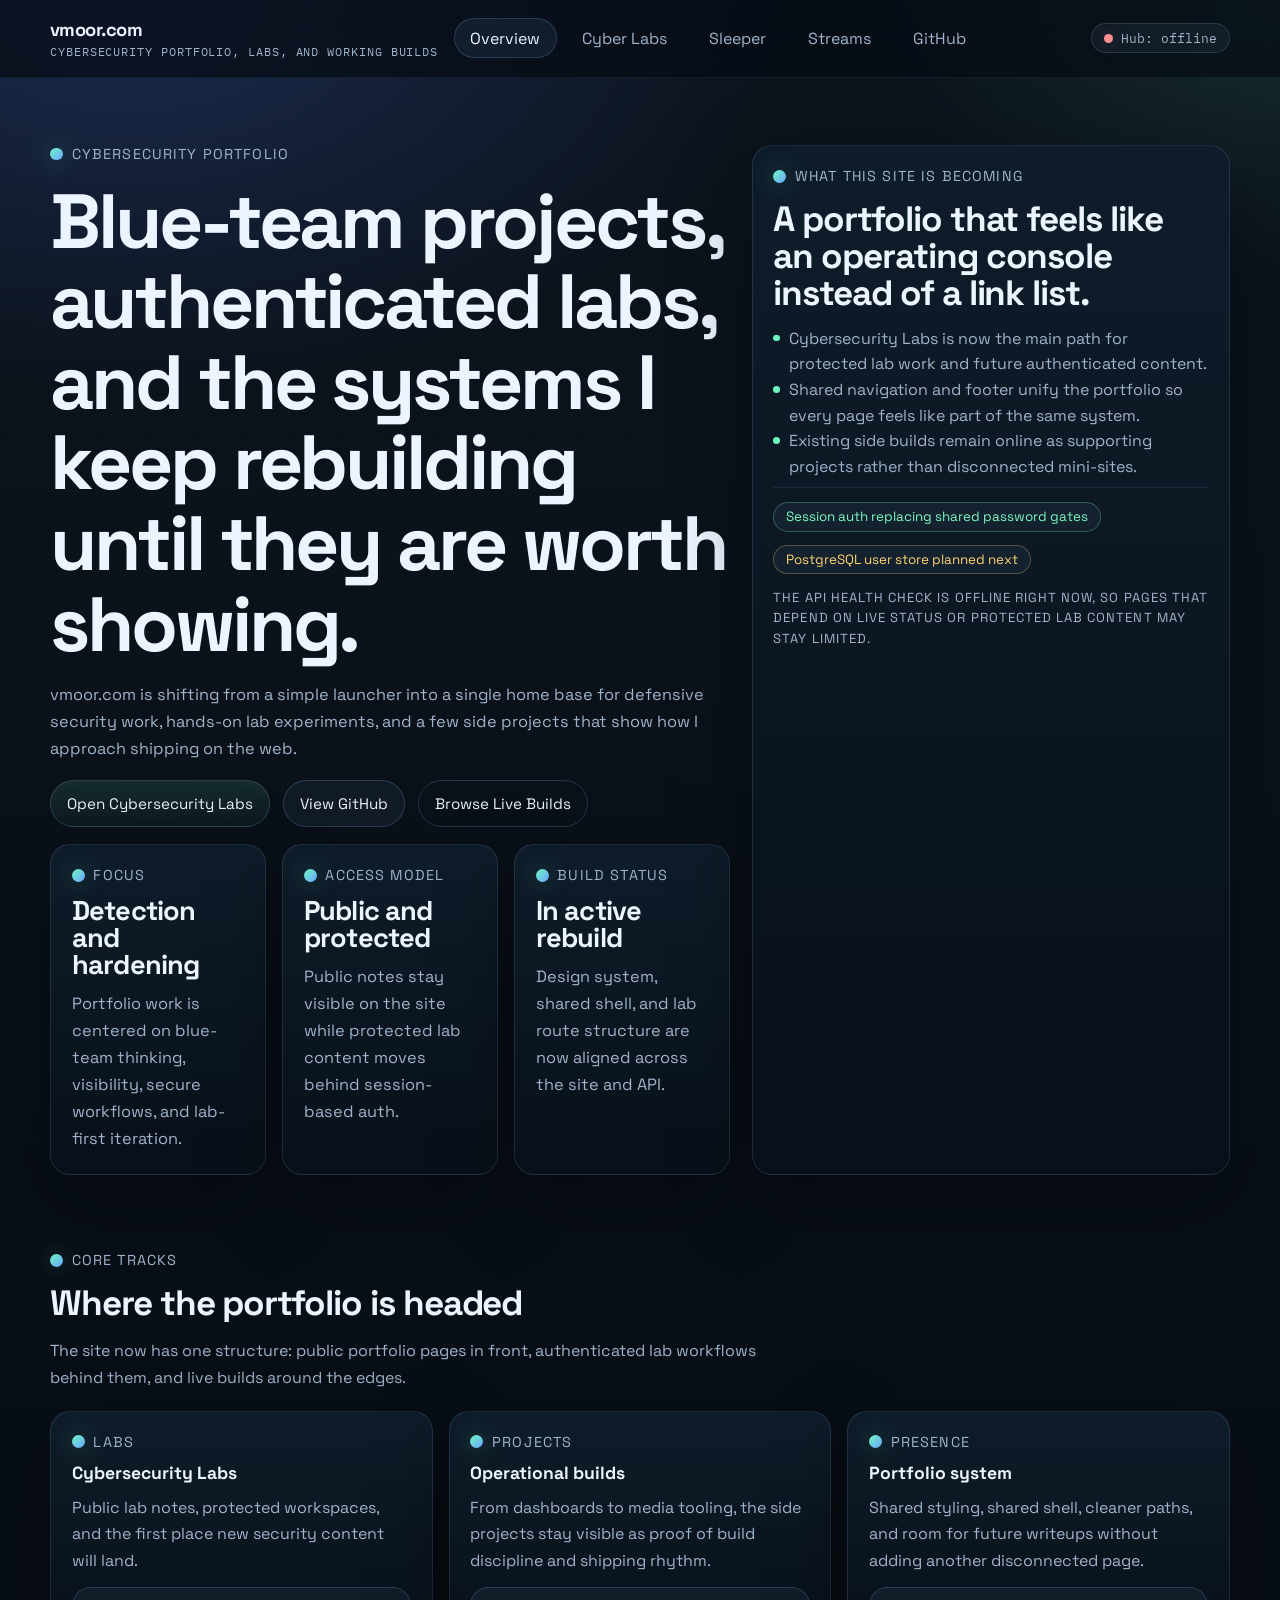
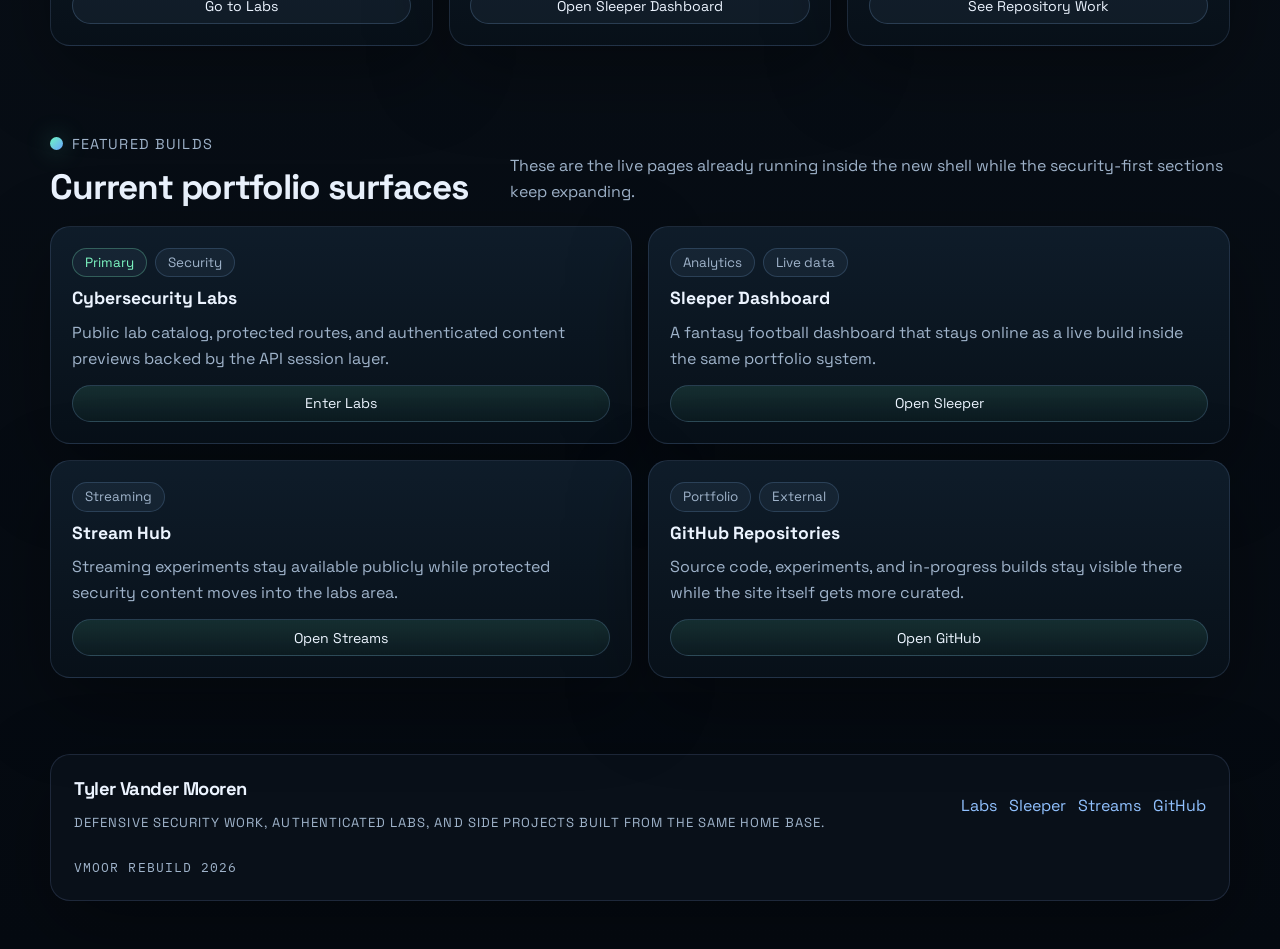
==== index.html @ 0eed1753 "Remove Trace of name, reduce search algorithm for google" ====
<!doctype html>
<html lang="en">
<head>
  <meta charset="UTF-8" />
  <meta name="viewport" content="width=device-width, initial-scale=1.0" />
  <title>vmoor | Cybersecurity Portfolio and Labs</title>
  <meta
    name="description"
    content="Cybersecurity portfolio, labs, and working builds."
  />
  <link rel="stylesheet" href="./assets/css/site.css" />
</head>
<body data-page="home" data-root=".">
  <div data-site-header></div>

  <main>
    <section class="hero">
      <div class="wrap hero-grid">
        <div class="hero-copy">
          <div class="eyebrow">Cybersecurity Portfolio</div>
          <h1>Blue-team projects, authenticated labs, and the systems I keep rebuilding until they are worth showing.</h1>
          <p>
            vmoor.com is shifting from a simple launcher into a single home base for defensive security work,
            hands-on lab experiments, and a few side projects that show how I approach shipping on the web.
          </p>

          <div class="cta">
            <a class="btn" href="./labs/index.html">Open Cybersecurity Labs</a>
            <a class="btn btn-secondary" href="https://github.com/tjvmooren?tab=repositories" target="_blank" rel="noopener">View GitHub</a>
            <a class="btn btn-ghost" href="./sleeper/index.html">Browse Live Builds</a>
          </div>

          <div class="stat-grid">
            <article class="stat-card">
              <div class="eyebrow">Focus</div>
              <strong>Detection and hardening</strong>
              <p>Portfolio work is centered on blue-team thinking, visibility, secure workflows, and lab-first iteration.</p>
            </article>

            <article class="stat-card">
              <div class="eyebrow">Access Model</div>
              <strong>Public and protected</strong>
              <p>Public notes stay visible on the site while protected lab content moves behind session-based auth.</p>
            </article>

            <article class="stat-card">
              <div class="eyebrow">Build Status</div>
              <strong>In active rebuild</strong>
              <p>Design system, shared shell, and lab route structure are now aligned across the site and API.</p>
            </article>
          </div>
        </div>

        <aside class="hero-panel stack">
          <div class="eyebrow">What this site is becoming</div>
          <h2>A portfolio that feels like an operating console instead of a link list.</h2>
          <ul class="signal-list">
            <li>Cybersecurity Labs is now the main path for protected lab work and future authenticated content.</li>
            <li>Shared navigation and footer unify the portfolio so every page feels like part of the same system.</li>
            <li>Existing side builds remain online as supporting projects rather than disconnected mini-sites.</li>
          </ul>

          <div class="divider"></div>

          <div class="row">
            <span class="badge good">Session auth replacing shared password gates</span>
            <span class="badge warn">PostgreSQL user store planned next</span>
          </div>

          <p class="small" data-hub-offline hidden>
            The API health check is offline right now, so pages that depend on live status or protected lab content may stay limited.
          </p>
        </aside>
      </div>
    </section>

    <section class="section">
      <div class="wrap">
        <div class="section-heading">
          <div class="stack">
            <div class="eyebrow">Core Tracks</div>
            <h2>Where the portfolio is headed</h2>
          </div>
          <p>The site now has one structure: public portfolio pages in front, authenticated lab workflows behind them, and live builds around the edges.</p>
        </div>

        <div class="feature-grid">
          <article class="feature-card">
            <div class="eyebrow">Labs</div>
            <h3>Cybersecurity Labs</h3>
            <p>Public lab notes, protected workspaces, and the first place new security content will land.</p>
            <a class="btn btn-small btn-secondary" href="./labs/index.html">Go to Labs</a>
          </article>

          <article class="feature-card">
            <div class="eyebrow">Projects</div>
            <h3>Operational builds</h3>
            <p>From dashboards to media tooling, the side projects stay visible as proof of build discipline and shipping rhythm.</p>
            <a class="btn btn-small btn-secondary" href="./sleeper/index.html">Open Sleeper Dashboard</a>
          </article>

          <article class="feature-card">
            <div class="eyebrow">Presence</div>
            <h3>Portfolio system</h3>
            <p>Shared styling, shared shell, cleaner paths, and room for future writeups without adding another disconnected page.</p>
            <a class="btn btn-small btn-secondary" href="https://github.com/tjvmooren?tab=repositories" target="_blank" rel="noopener">See Repository Work</a>
          </article>
        </div>
      </div>
    </section>

    <section class="section">
      <div class="wrap">
        <div class="section-heading">
          <div class="stack">
            <div class="eyebrow">Featured Builds</div>
            <h2>Current portfolio surfaces</h2>
          </div>
          <p>These are the live pages already running inside the new shell while the security-first sections keep expanding.</p>
        </div>

        <div class="card-grid">
          <article class="resource-card">
            <div class="resource-card__meta">
              <span class="badge good">Primary</span>
              <span class="badge">Security</span>
            </div>
            <h3>Cybersecurity Labs</h3>
            <p>Public lab catalog, protected routes, and authenticated content previews backed by the API session layer.</p>
            <a class="btn btn-small" href="./labs/index.html">Enter Labs</a>
          </article>

          <article class="resource-card">
            <div class="resource-card__meta">
              <span class="badge">Analytics</span>
              <span class="badge">Live data</span>
            </div>
            <h3>Sleeper Dashboard</h3>
            <p>A fantasy football dashboard that stays online as a live build inside the same portfolio system.</p>
            <a class="btn btn-small" href="./sleeper/index.html">Open Sleeper</a>
          </article>

          <article class="resource-card">
            <div class="resource-card__meta">
              <span class="badge">Streaming</span>
              <span class="badge" data-hub>Hub aware</span>
            </div>
            <h3>Stream Hub</h3>
            <p>Streaming experiments stay available publicly while protected security content moves into the labs area.</p>
            <a class="btn btn-small" href="./streams/index.html">Open Streams</a>
          </article>

          <article class="resource-card">
            <div class="resource-card__meta">
              <span class="badge">Portfolio</span>
              <span class="badge">External</span>
            </div>
            <h3>GitHub Repositories</h3>
            <p>Source code, experiments, and in-progress builds stay visible there while the site itself gets more curated.</p>
            <a class="btn btn-small" href="https://github.com/tjvmooren?tab=repositories" target="_blank" rel="noopener">Open GitHub</a>
          </article>
        </div>
      </div>
    </section>
  </main>

  <div data-site-footer></div>

  <script src="./assets/js/site-shell.js" defer></script>
  <script src="./assets/js/health-hub.js" defer></script>
</body>
</html>
---- assets/css/site.css ----
@import url("https://fonts.googleapis.com/css2?family=IBM+Plex+Mono:wght@400;500;600&family=Space+Grotesk:wght@400;500;700&display=swap");

[hidden] {
  display: none !important;
}

:root {
  --bg: #081018;
  --bg-deep: #050a11;
  --surface: rgba(11, 20, 31, 0.78);
  --surface-strong: rgba(14, 27, 41, 0.96);
  --surface-soft: rgba(121, 170, 255, 0.08);
  --border: rgba(154, 188, 255, 0.14);
  --border-strong: rgba(154, 188, 255, 0.3);
  --text: #ecf4ff;
  --muted: #9fb3ca;
  --link: #91c1ff;
  --accent: #6df7c1;
  --accent-alt: #6ba4ff;
  --accent-warm: #ffd36f;
  --good: #7df7c2;
  --warn: #ffd36f;
  --bad: #ff8d8d;
  --radius-sm: 14px;
  --radius-md: 20px;
  --radius-lg: 28px;
  --shadow: 0 26px 80px rgba(0, 0, 0, 0.34);
}

* {
  box-sizing: border-box;
}

html {
  scroll-behavior: smooth;
}

body {
  margin: 0;
  min-height: 100vh;
  color: var(--text);
  font-family: "Space Grotesk", "Segoe UI", sans-serif;
  background:
    radial-gradient(1200px 720px at 10% 0%, rgba(83, 123, 255, 0.22), transparent 55%),
    radial-gradient(900px 600px at 100% 0%, rgba(109, 247, 193, 0.11), transparent 45%),
    linear-gradient(180deg, rgba(7, 15, 24, 0.98), rgba(5, 10, 17, 1));
  position: relative;
}

body::before {
  content: "";
  position: fixed;
  inset: 0;
  pointer-events: none;
  background-image:
    linear-gradient(rgba(145, 193, 255, 0.04) 1px, transparent 1px),
    linear-gradient(90deg, rgba(145, 193, 255, 0.04) 1px, transparent 1px);
  background-size: 48px 48px;
  mask-image: linear-gradient(180deg, rgba(255, 255, 255, 0.18), transparent 70%);
}

a {
  color: var(--link);
  text-decoration: none;
}

a:hover {
  text-decoration: underline;
}

img {
  max-width: 100%;
}

h1,
h2,
h3 {
  margin: 0;
  line-height: 1.05;
}

h1 {
  font-size: clamp(2.8rem, 6vw, 5rem);
  letter-spacing: -0.04em;
}

h2 {
  font-size: clamp(1.55rem, 3vw, 2.2rem);
  letter-spacing: -0.03em;
}

h3 {
  font-size: 1.1rem;
}

p {
  margin: 0;
  color: var(--muted);
  max-width: 72ch;
  line-height: 1.65;
}

ul {
  margin: 0;
  padding-left: 1.1rem;
}

li {
  color: var(--muted);
  line-height: 1.6;
}

.wrap {
  width: min(1180px, calc(100% - 2rem));
  margin: 0 auto;
}

.section {
  padding: 2.75rem 0;
}

.section-heading {
  display: flex;
  justify-content: space-between;
  gap: 1rem;
  align-items: end;
  flex-wrap: wrap;
  margin-bottom: 1.25rem;
}

.eyebrow,
.kicker,
.brand-subtitle,
.small,
.tag {
  color: var(--muted);
  font-size: 0.9rem;
  letter-spacing: 0.08em;
  text-transform: uppercase;
}

.eyebrow {
  display: inline-flex;
  gap: 0.55rem;
  align-items: center;
}

.eyebrow::before {
  content: "";
  width: 0.8rem;
  height: 0.8rem;
  border-radius: 999px;
  background: linear-gradient(135deg, var(--accent), var(--accent-alt));
  box-shadow: 0 0 24px rgba(109, 247, 193, 0.35);
}

.mono {
  font-family: "IBM Plex Mono", Consolas, monospace;
}

.muted {
  color: var(--muted);
}

.small {
  font-size: 0.82rem;
  line-height: 1.55;
}

.stack > * + * {
  margin-top: 0.85rem;
}

.site-header {
  position: sticky;
  top: 0;
  z-index: 20;
  backdrop-filter: blur(16px);
  background: rgba(6, 12, 20, 0.72);
  border-bottom: 1px solid rgba(154, 188, 255, 0.08);
}

.site-header__inner {
  display: flex;
  align-items: center;
  justify-content: space-between;
  gap: 1rem;
  min-height: 4.8rem;
  padding: 0.9rem 0;
  flex-wrap: wrap;
}

.brand-lockup {
  display: inline-flex;
  flex-direction: column;
  gap: 0.2rem;
}

.brand-lockup:hover {
  text-decoration: none;
}

.brand-title {
  color: var(--text);
  font-size: 1.15rem;
  font-weight: 700;
  letter-spacing: -0.03em;
}

.brand-subtitle {
  font-size: 0.72rem;
}

.site-nav {
  display: flex;
  gap: 0.6rem;
  flex-wrap: wrap;
  align-items: center;
}

.site-nav__link {
  display: inline-flex;
  align-items: center;
  min-height: 2.5rem;
  padding: 0.5rem 0.95rem;
  border-radius: 999px;
  border: 1px solid transparent;
  color: var(--muted);
  transition: border-color 160ms ease, background 160ms ease, color 160ms ease;
}

.site-nav__link:hover,
.site-nav__link.is-active {
  color: var(--text);
  text-decoration: none;
  background: rgba(145, 193, 255, 0.08);
  border-color: rgba(145, 193, 255, 0.18);
}

.site-status {
  margin-left: auto;
}

.site-footer {
  padding: 2rem 0 3rem;
}

.site-footer__inner {
  display: flex;
  justify-content: space-between;
  gap: 1.5rem;
  flex-wrap: wrap;
  padding: 1.35rem 1.45rem;
  background: rgba(10, 17, 27, 0.9);
  border: 1px solid var(--border);
  border-radius: var(--radius-md);
  box-shadow: var(--shadow);
}

.footer-links {
  display: flex;
  gap: 0.75rem;
  flex-wrap: wrap;
  align-items: center;
}

.hero {
  padding: 4.2rem 0 2rem;
}

.hero-grid,
.split-grid {
  display: grid;
  grid-template-columns: minmax(0, 1.35fr) minmax(300px, 0.95fr);
  gap: 1.35rem;
  align-items: stretch;
}

.hero-copy {
  display: flex;
  flex-direction: column;
  gap: 1.1rem;
}

.hero-copy p {
  font-size: 1.02rem;
}

.hero-panel,
.panel,
.card,
.feature-card,
.stat-card,
.resource-card {
  padding: 1.3rem;
  border-radius: var(--radius-md);
  border: 1px solid var(--border);
  background:
    linear-gradient(180deg, rgba(15, 28, 42, 0.96), rgba(8, 16, 25, 0.94)),
    var(--surface);
  box-shadow: var(--shadow);
}

.hero-panel {
  position: relative;
  overflow: hidden;
}

.hero-panel::after {
  content: "";
  position: absolute;
  inset: auto -10% -30% auto;
  width: 220px;
  height: 220px;
  border-radius: 999px;
  background: radial-gradient(circle, rgba(109, 247, 193, 0.18), transparent 70%);
}

.cta,
.actions,
.row {
  display: flex;
  gap: 0.8rem;
  flex-wrap: wrap;
  align-items: center;
}

.btn,
.mini-btn,
.chip,
.pager button,
.search button,
.tab {
  appearance: none;
  display: inline-flex;
  align-items: center;
  justify-content: center;
  gap: 0.5rem;
  min-height: 2.9rem;
  padding: 0.8rem 1rem;
  border-radius: 999px;
  border: 1px solid rgba(145, 193, 255, 0.2);
  background: linear-gradient(180deg, rgba(109, 247, 193, 0.12), rgba(109, 247, 193, 0.04));
  color: var(--text);
  cursor: pointer;
  font-family: inherit;
  font-size: 0.95rem;
  transition: transform 160ms ease, border-color 160ms ease, background 160ms ease;
}

.btn:hover,
.mini-btn:hover,
.chip:hover,
.pager button:hover,
.search button:hover,
.tab:hover {
  text-decoration: none;
  border-color: var(--border-strong);
  transform: translateY(-1px);
}

.btn-secondary,
.mini-btn,
.tab,
.chip,
.pager button,
.search button {
  background: rgba(145, 193, 255, 0.06);
}

.btn-ghost {
  background: transparent;
}

.btn-block {
  width: 100%;
}

.btn-small {
  min-height: 2.35rem;
  padding: 0.5rem 0.85rem;
  font-size: 0.88rem;
}

.pill,
.badge {
  display: inline-flex;
  align-items: center;
  gap: 0.5rem;
  padding: 0.45rem 0.75rem;
  border-radius: 999px;
  border: 1px solid rgba(145, 193, 255, 0.18);
  background: rgba(145, 193, 255, 0.06);
  color: var(--muted);
  font-size: 0.84rem;
  line-height: 1;
}

.badge.good {
  border-color: rgba(125, 247, 194, 0.28);
  color: var(--good);
}

.badge.warn {
  border-color: rgba(255, 211, 111, 0.28);
  color: var(--warn);
}

.badge.bad {
  border-color: rgba(255, 141, 141, 0.28);
  color: var(--bad);
}

.dot {
  width: 0.58rem;
  height: 0.58rem;
  border-radius: 999px;
  background: var(--warn);
  box-shadow: 0 0 18px rgba(255, 211, 111, 0.4);
}

.dot.good {
  background: var(--good);
  box-shadow: 0 0 18px rgba(125, 247, 194, 0.38);
}

.dot.bad {
  background: var(--bad);
  box-shadow: 0 0 18px rgba(255, 141, 141, 0.34);
}

.dot.warn {
  background: var(--warn);
}

.stat-grid,
.feature-grid,
.card-grid,
.champions-grid,
.metrics-grid {
  display: grid;
  grid-template-columns: repeat(3, minmax(0, 1fr));
  gap: 1rem;
}

.stat-card,
.feature-card {
  display: flex;
  flex-direction: column;
  gap: 0.8rem;
}

.stat-card strong,
.kpi {
  font-size: 1.7rem;
  line-height: 1;
  letter-spacing: -0.03em;
}

.card-grid {
  grid-template-columns: repeat(2, minmax(0, 1fr));
}

.signal-list {
  list-style: none;
  padding: 0;
}

.signal-list li {
  position: relative;
  padding-left: 1rem;
}

.signal-list li::before {
  content: "";
  position: absolute;
  left: 0;
  top: 0.55rem;
  width: 0.42rem;
  height: 0.42rem;
  border-radius: 999px;
  background: var(--accent);
}

.field {
  display: flex;
  flex-direction: column;
  gap: 0.45rem;
}

.input-grid {
  display: grid;
  gap: 0.9rem;
}

.input,
.select,
.search input {
  width: 100%;
  min-height: 3rem;
  padding: 0.82rem 0.95rem;
  border-radius: 14px;
  border: 1px solid rgba(145, 193, 255, 0.16);
  background: rgba(6, 13, 22, 0.88);
  color: var(--text);
  font: inherit;
  outline: none;
}

.input:focus,
.select:focus,
.search input:focus {
  border-color: rgba(109, 247, 193, 0.48);
  box-shadow: 0 0 0 1px rgba(109, 247, 193, 0.3);
}

.status-line {
  min-height: 1.5rem;
}

.collection {
  display: flex;
  flex-direction: column;
  gap: 0.9rem;
}

.resource-card {
  display: flex;
  flex-direction: column;
  gap: 0.75rem;
}

.resource-card__meta {
  display: flex;
  gap: 0.5rem;
  flex-wrap: wrap;
}

.divider {
  height: 1px;
  background: rgba(145, 193, 255, 0.1);
  margin: 0.5rem 0;
}

table {
  width: 100%;
  border-collapse: collapse;
}

th,
td {
  padding: 0.9rem 0.7rem;
  border-bottom: 1px solid rgba(145, 193, 255, 0.1);
  text-align: left;
  font-size: 0.95rem;
}

th {
  color: var(--muted);
  font-weight: 500;
}

td.num {
  text-align: right;
}

.tabs {
  display: inline-flex;
  gap: 0.45rem;
  flex-wrap: wrap;
  padding: 0.45rem;
  border-radius: 18px;
  background: rgba(145, 193, 255, 0.05);
  border: 1px solid rgba(145, 193, 255, 0.12);
}

.tab {
  min-height: 2.4rem;
  padding: 0.55rem 0.85rem;
  font-size: 0.88rem;
}

.tab[aria-selected="true"] {
  background: rgba(109, 247, 193, 0.14);
  border-color: rgba(109, 247, 193, 0.34);
  color: var(--text);
}

.tab-badge {
  padding: 0.2rem 0.5rem;
  border-radius: 999px;
  border: 1px solid rgba(145, 193, 255, 0.16);
  font-size: 0.74rem;
  color: var(--muted);
}

.tab-panel[hidden] {
  display: none;
}

.grid {
  display: grid;
  gap: 1rem;
}

.stream-card {
  display: flex;
  flex-direction: column;
  gap: 1rem;
  padding: 1rem;
  border-radius: var(--radius-md);
  border: 1px dashed rgba(145, 193, 255, 0.22);
  background: rgba(10, 17, 27, 0.75);
}

.thumb-wrap {
  width: 100%;
  aspect-ratio: 16 / 9;
  border-radius: 18px;
  overflow: hidden;
  border: 1px solid rgba(145, 193, 255, 0.14);
  background: linear-gradient(135deg, rgba(109, 247, 193, 0.1), rgba(107, 164, 255, 0.12));
}

.player {
  width: 100%;
  height: 100%;
  border: 0;
  display: block;
}

.stream-top {
  display: flex;
  justify-content: space-between;
  gap: 0.8rem;
  align-items: start;
}

.stream-title {
  font-size: 1.08rem;
  font-weight: 700;
}

.stream-meta,
.stream-actions {
  display: flex;
  gap: 0.75rem;
  flex-wrap: wrap;
  align-items: center;
}

.search {
  display: flex;
  gap: 0.8rem;
  padding: 0.7rem;
  border-radius: 20px;
  border: 1px solid rgba(145, 193, 255, 0.16);
  background: rgba(10, 17, 27, 0.82);
}

.chips {
  display: flex;
  gap: 0.7rem;
  flex-wrap: wrap;
}

.status {
  min-height: 1.3rem;
}

.modal {
  border: 1px solid rgba(145, 193, 255, 0.16);
  background: rgba(8, 16, 25, 0.98);
  color: var(--text);
  border-radius: 22px;
  width: min(980px, calc(100vw - 2rem));
}

.modal::backdrop {
  background: rgba(0, 0, 0, 0.7);
}

.modal-close {
  position: absolute;
  top: 0.8rem;
  right: 0.8rem;
}

.modal-body {
  padding: 1.25rem;
}

.champ-card {
  display: flex;
  flex-direction: column;
  gap: 0.45rem;
}

.champ-year {
  color: var(--muted);
  font-size: 0.78rem;
  text-transform: uppercase;
  letter-spacing: 0.08em;
}

.champ-name {
  font-size: 1.15rem;
  font-weight: 700;
}

.champ-sub {
  color: var(--muted);
}

.champ-badges {
  display: flex;
  gap: 0.5rem;
  flex-wrap: wrap;
}

.loading {
  display: flex;
  gap: 0.8rem;
  align-items: center;
}

.loading .dot {
  background: var(--accent-alt);
  animation: pulse 1s infinite ease-in-out;
}

.error {
  color: var(--bad);
}

@keyframes pulse {
  0% {
    transform: scale(1);
    opacity: 0.35;
  }

  50% {
    transform: scale(1.35);
    opacity: 1;
  }

  100% {
    transform: scale(1);
    opacity: 0.35;
  }
}

@media (max-width: 980px) {
  .hero-grid,
  .split-grid,
  .stat-grid,
  .feature-grid,
  .metrics-grid,
  .champions-grid {
    grid-template-columns: 1fr;
  }

  .card-grid {
    grid-template-columns: 1fr;
  }

  .site-status {
    margin-left: 0;
  }
}

@media (max-width: 720px) {
  body::before {
    background-size: 28px 28px;
  }

  .hero {
    padding-top: 3rem;
  }

  h1 {
    font-size: clamp(2.2rem, 12vw, 3.5rem);
  }

  .wrap {
    width: min(100% - 1.2rem, 1180px);
  }

  .site-header__inner,
  .site-footer__inner,
  .stream-top,
  .section-heading {
    flex-direction: column;
    align-items: start;
  }

  th,
  td {
    font-size: 0.88rem;
    padding-inline: 0.45rem;
  }
}
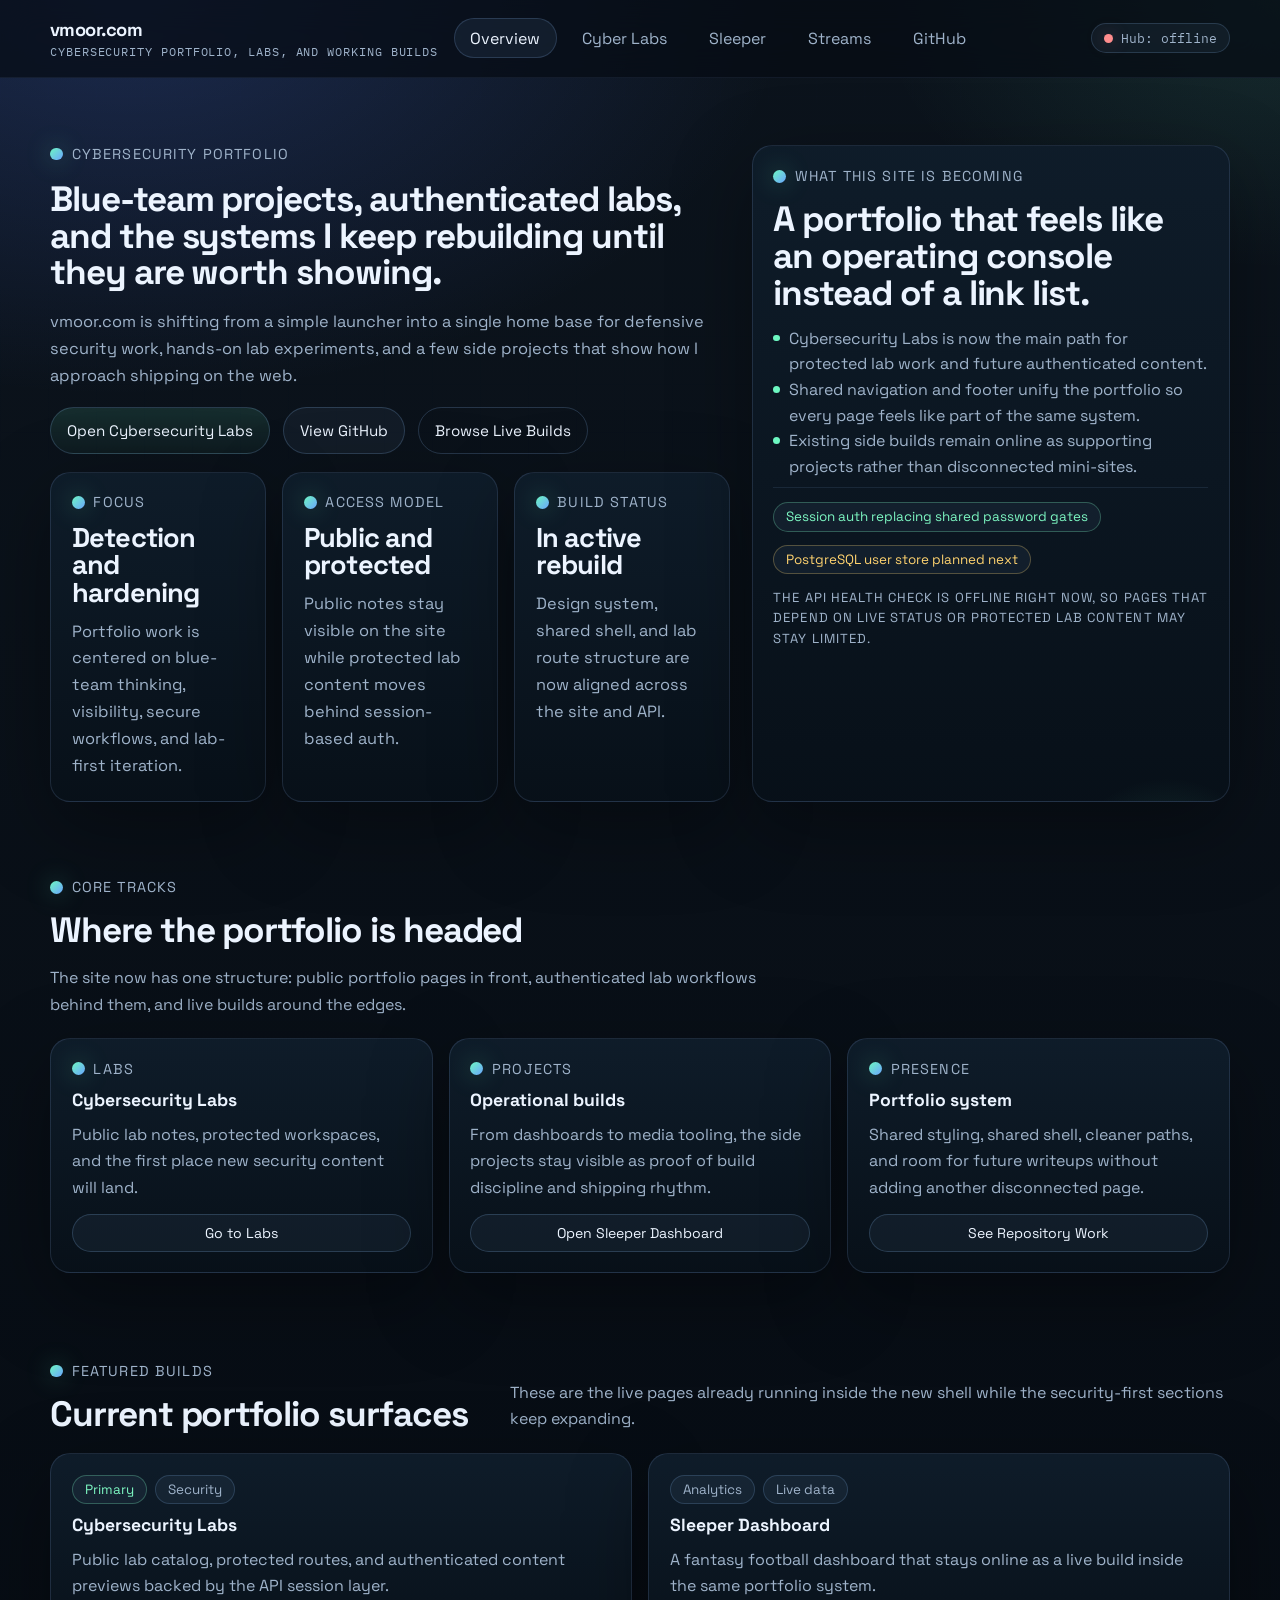
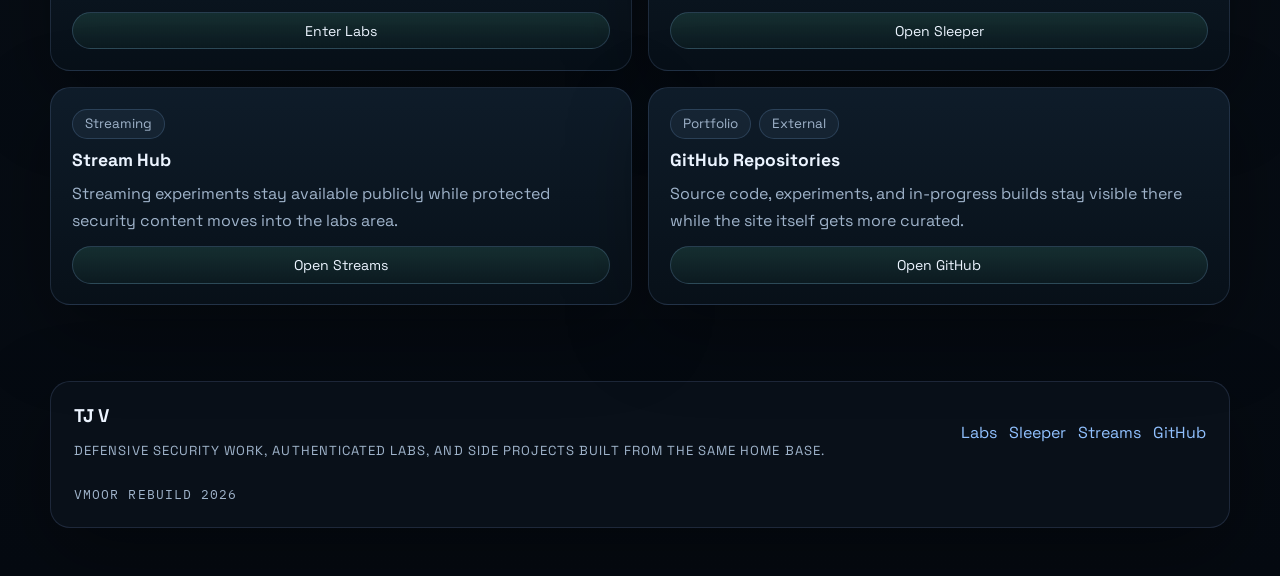
==== commit 4ed38cfd: "updated just header from 1 -> 2" ====
--- a/index.html
+++ b/index.html
@@ -18,7 +18,7 @@
       <div class="wrap hero-grid">
         <div class="hero-copy">
           <div class="eyebrow">Cybersecurity Portfolio</div>
-          <h1>Blue-team projects, authenticated labs, and the systems I keep rebuilding until they are worth showing.</h1>
+          <h2>Blue-team projects, authenticated labs, and the systems I keep rebuilding until they are worth showing.</h2>
           <p>
             vmoor.com is shifting from a simple launcher into a single home base for defensive security work,
             hands-on lab experiments, and a few side projects that show how I approach shipping on the web.
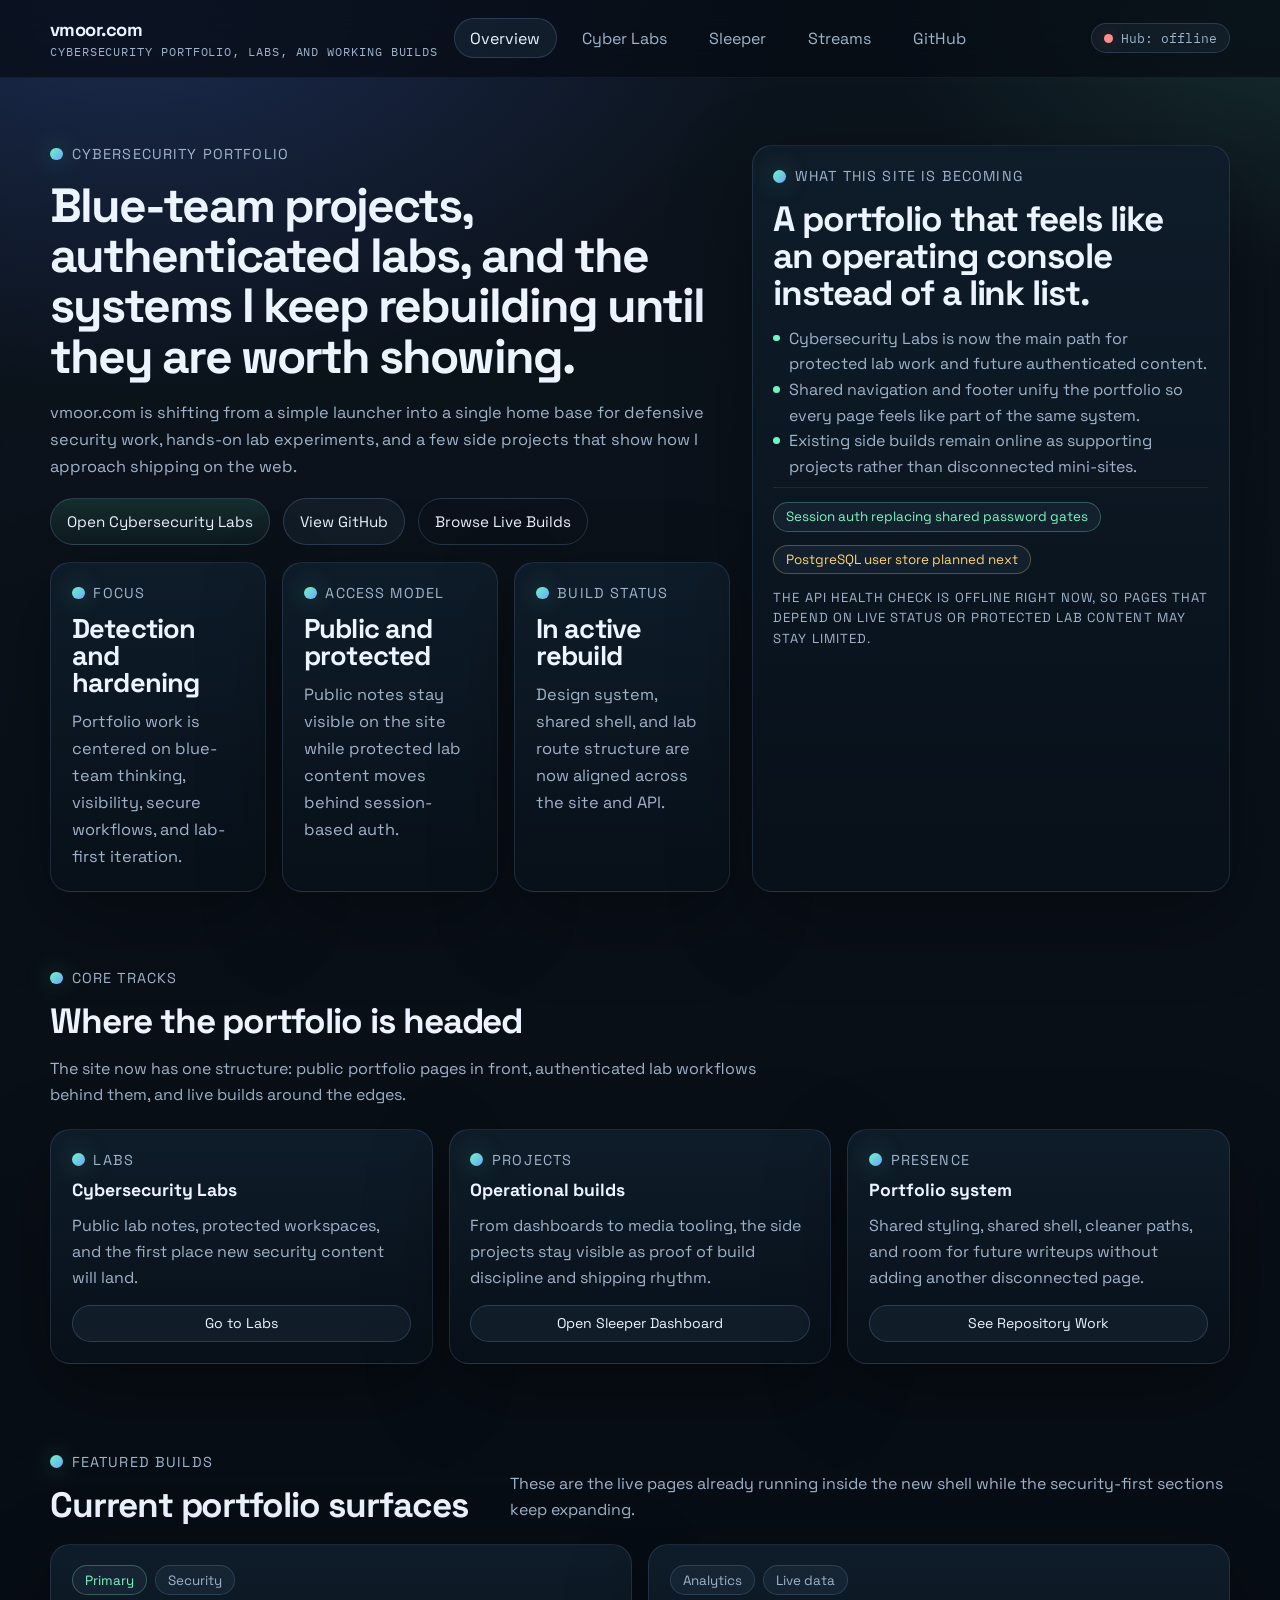
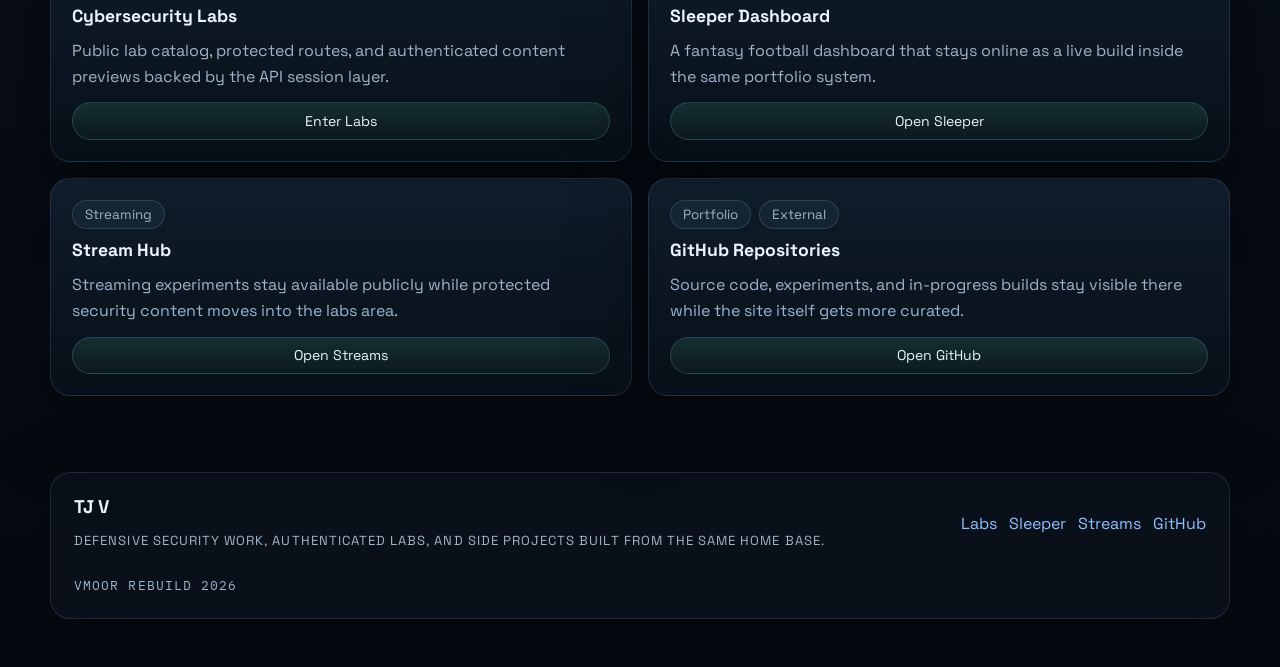
==== commit a44acaf8: "changed h2 back to h1, updated css" ====
--- a/index.html
+++ b/index.html
@@ -18,7 +18,7 @@
       <div class="wrap hero-grid">
         <div class="hero-copy">
           <div class="eyebrow">Cybersecurity Portfolio</div>
-          <h2>Blue-team projects, authenticated labs, and the systems I keep rebuilding until they are worth showing.</h2>
+          <h1>Blue-team projects, authenticated labs, and the systems I keep rebuilding until they are worth showing.</h1>
           <p>
             vmoor.com is shifting from a simple launcher into a single home base for defensive security work,
             hands-on lab experiments, and a few side projects that show how I approach shipping on the web.
--- a/assets/css/site.css
+++ b/assets/css/site.css
@@ -80,7 +80,7 @@
 }
 
 h1 {
-  font-size: clamp(2.8rem, 6vw, 5rem);
+  font-size: clamp(1.8rem, 4vw, 3rem);
   letter-spacing: -0.04em;
 }
 
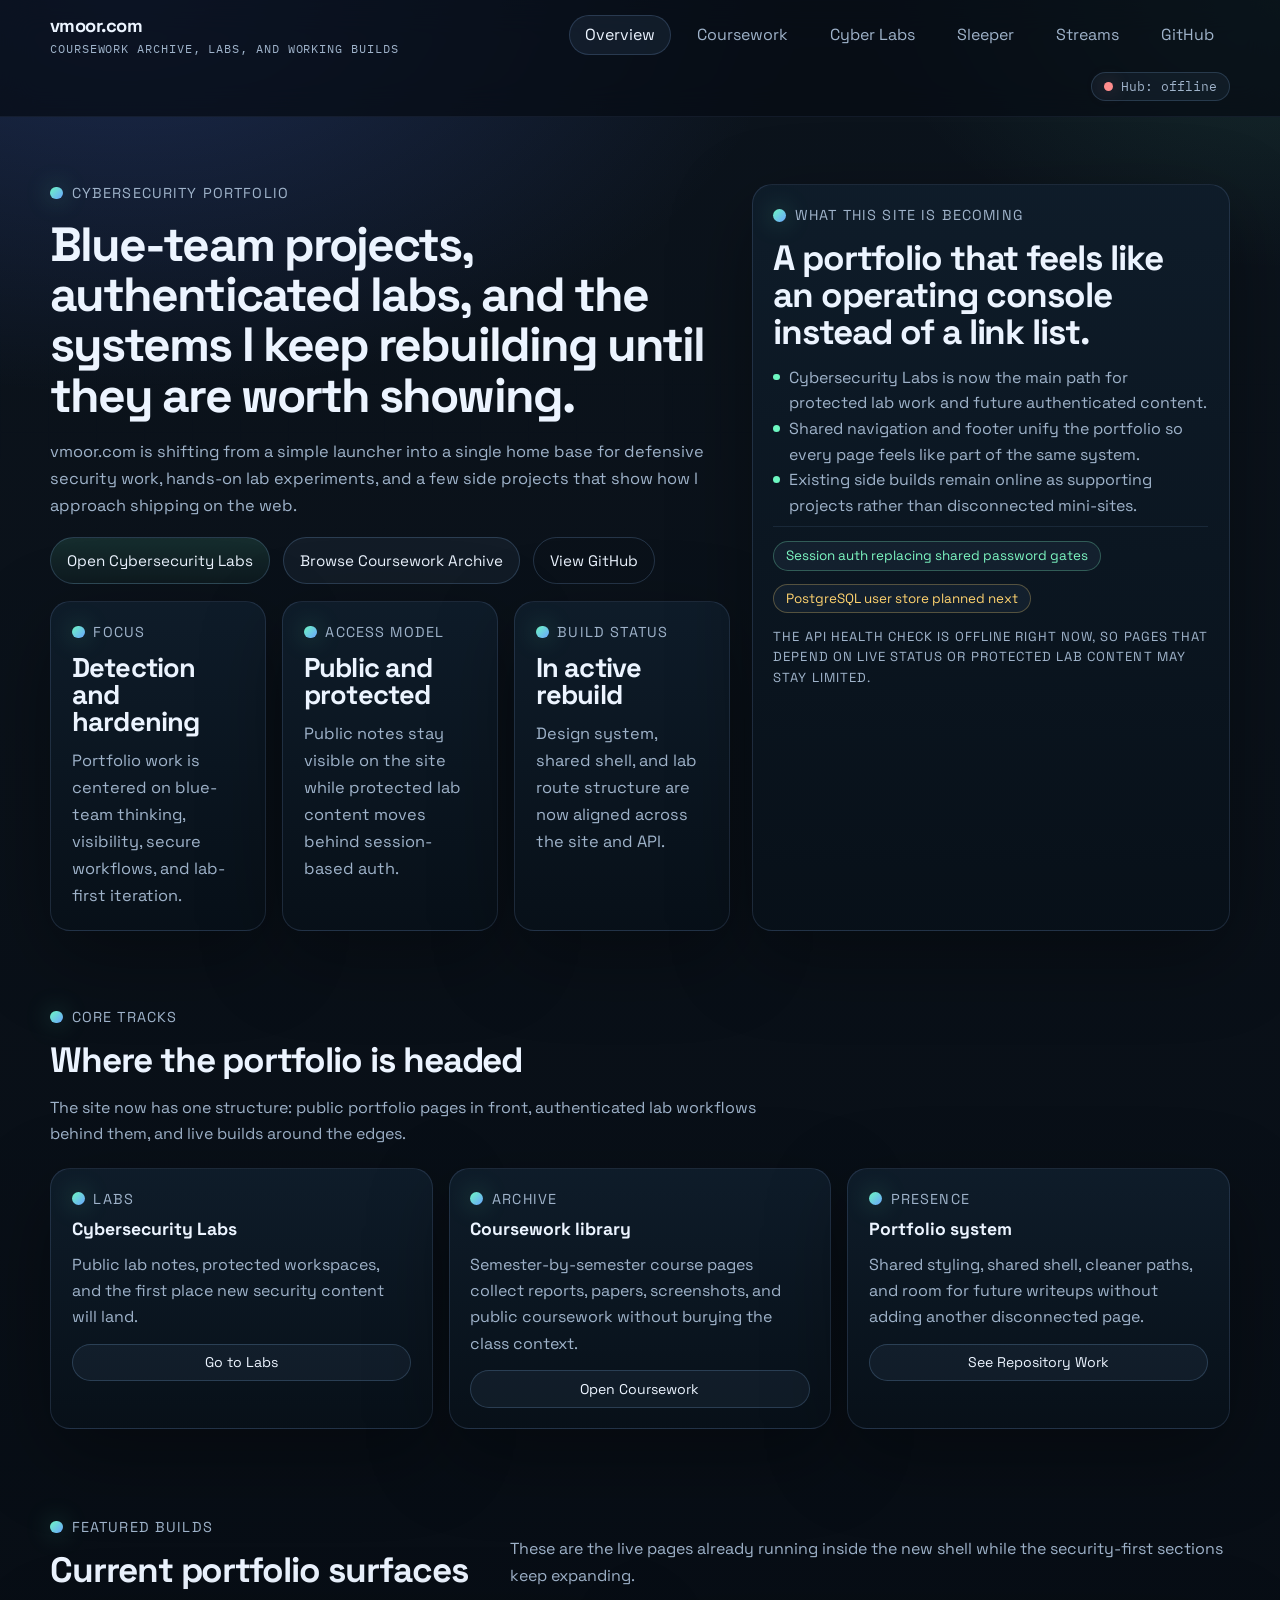
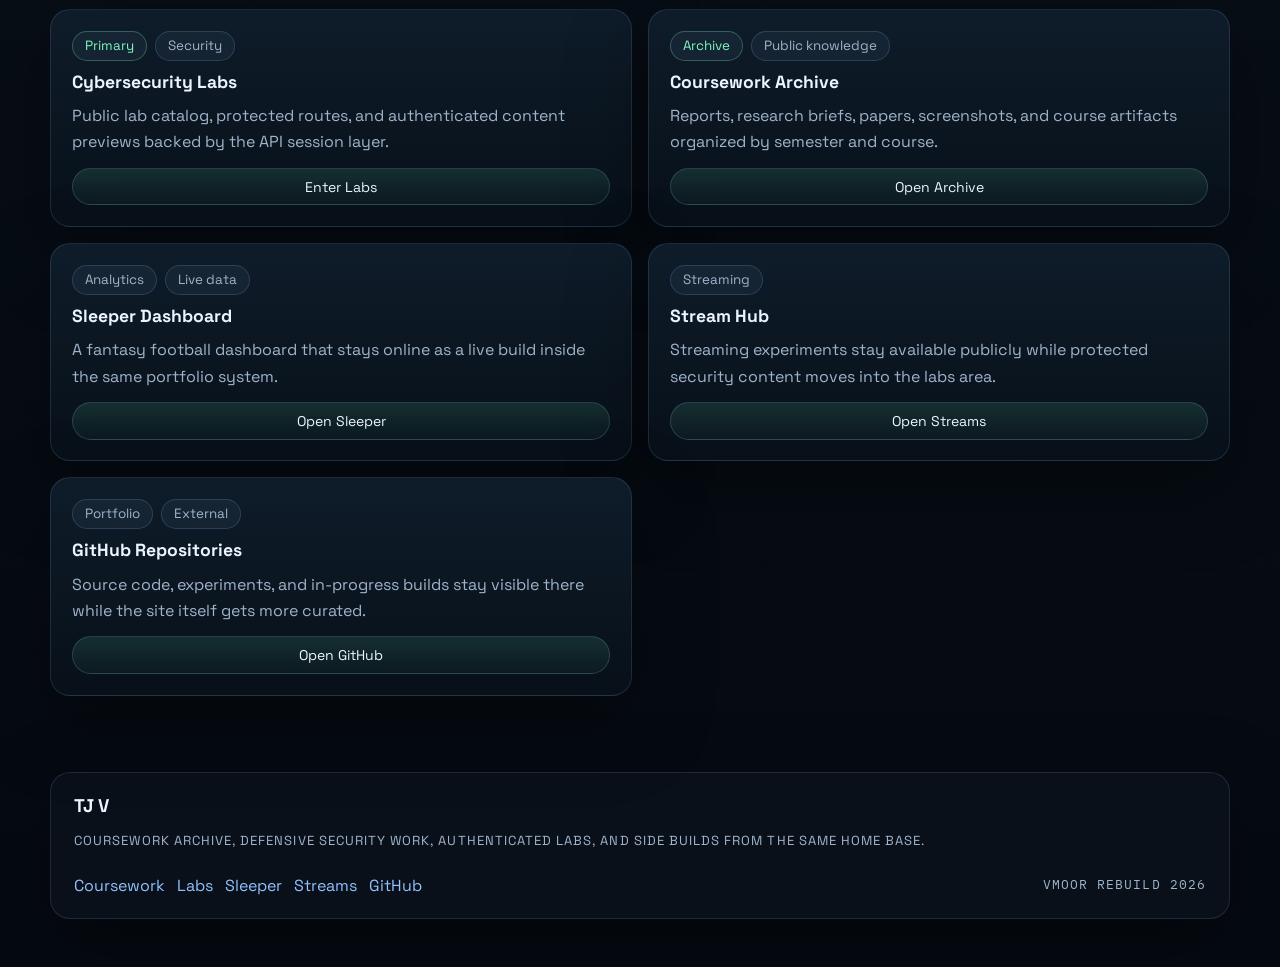
==== commit 1578f2d1: "Build coursework archive and add document reader" ====
--- a/index.html
+++ b/index.html
@@ -3,10 +3,10 @@
 <head>
   <meta charset="UTF-8" />
   <meta name="viewport" content="width=device-width, initial-scale=1.0" />
-  <title>vmoor | Cybersecurity Portfolio and Labs</title>
+  <title>vmoor | Coursework Archive, Labs, and Builds</title>
   <meta
     name="description"
-    content="Cybersecurity portfolio, labs, and working builds."
+    content="Coursework archive, cybersecurity labs, and working builds."
   />
   <link rel="stylesheet" href="./assets/css/site.css" />
 </head>
@@ -26,8 +26,8 @@
 
           <div class="cta">
             <a class="btn" href="./labs/index.html">Open Cybersecurity Labs</a>
-            <a class="btn btn-secondary" href="https://github.com/tjvmooren?tab=repositories" target="_blank" rel="noopener">View GitHub</a>
-            <a class="btn btn-ghost" href="./sleeper/index.html">Browse Live Builds</a>
+            <a class="btn btn-secondary" href="./coursework/index.html">Browse Coursework Archive</a>
+            <a class="btn btn-ghost" href="https://github.com/tjvmooren?tab=repositories" target="_blank" rel="noopener">View GitHub</a>
           </div>
 
           <div class="stat-grid">
@@ -93,10 +93,10 @@
           </article>
 
           <article class="feature-card">
-            <div class="eyebrow">Projects</div>
-            <h3>Operational builds</h3>
-            <p>From dashboards to media tooling, the side projects stay visible as proof of build discipline and shipping rhythm.</p>
-            <a class="btn btn-small btn-secondary" href="./sleeper/index.html">Open Sleeper Dashboard</a>
+            <div class="eyebrow">Archive</div>
+            <h3>Coursework library</h3>
+            <p>Semester-by-semester course pages collect reports, papers, screenshots, and public coursework without burying the class context.</p>
+            <a class="btn btn-small btn-secondary" href="./coursework/index.html">Open Coursework</a>
           </article>
 
           <article class="feature-card">
@@ -128,6 +128,16 @@
             <h3>Cybersecurity Labs</h3>
             <p>Public lab catalog, protected routes, and authenticated content previews backed by the API session layer.</p>
             <a class="btn btn-small" href="./labs/index.html">Enter Labs</a>
+          </article>
+
+          <article class="resource-card">
+            <div class="resource-card__meta">
+              <span class="badge good">Archive</span>
+              <span class="badge">Public knowledge</span>
+            </div>
+            <h3>Coursework Archive</h3>
+            <p>Reports, research briefs, papers, screenshots, and course artifacts organized by semester and course.</p>
+            <a class="btn btn-small" href="./coursework/index.html">Open Archive</a>
           </article>
 
           <article class="resource-card">
--- a/assets/css/site.css
+++ b/assets/css/site.css
@@ -664,6 +664,103 @@
   flex-wrap: wrap;
 }
 
+.chip.is-active {
+  border-color: rgba(109, 247, 193, 0.38);
+  background: rgba(109, 247, 193, 0.14);
+}
+
+.archive-layout {
+  display: grid;
+  grid-template-columns: minmax(280px, 340px) minmax(0, 1fr);
+  gap: 1rem;
+  align-items: start;
+}
+
+.archive-results {
+  min-width: 0;
+}
+
+.archive-toolbar {
+  position: sticky;
+  top: 6.2rem;
+  z-index: 12;
+  align-self: start;
+  max-height: calc(100vh - 7.2rem);
+  overflow: auto;
+}
+
+.archive-semester {
+  gap: 1rem;
+  scroll-margin-top: 7.5rem;
+}
+
+.archive-grid {
+  grid-template-columns: repeat(2, minmax(0, 1fr));
+}
+
+.archive-entry {
+  min-height: 100%;
+}
+
+.archive-entry__actions {
+  align-items: stretch;
+}
+
+.archive-section-heading {
+  display: flex;
+  align-items: center;
+  justify-content: space-between;
+  gap: 0.8rem;
+  flex-wrap: wrap;
+}
+
+.course-details {
+  border: 1px solid rgba(145, 193, 255, 0.14);
+  border-radius: 18px;
+  background: rgba(7, 14, 23, 0.72);
+  overflow: hidden;
+}
+
+.course-details[open] {
+  border-color: rgba(145, 193, 255, 0.24);
+}
+
+.course-details__summary {
+  list-style: none;
+  display: flex;
+  align-items: center;
+  justify-content: space-between;
+  gap: 1rem;
+  padding: 1rem 1.1rem;
+  cursor: pointer;
+}
+
+.course-details__summary::-webkit-details-marker {
+  display: none;
+}
+
+.course-details__summary::after {
+  content: "+";
+  font-size: 1.4rem;
+  line-height: 1;
+  color: var(--muted);
+}
+
+.course-details[open] .course-details__summary::after {
+  content: "-";
+}
+
+.course-details__meta {
+  display: flex;
+  gap: 0.6rem;
+  flex-wrap: wrap;
+  justify-content: end;
+}
+
+.course-details__body {
+  padding: 0 1.1rem 1.1rem;
+}
+
 .status {
   min-height: 1.3rem;
 }
@@ -690,6 +787,176 @@
   padding: 1.25rem;
 }
 
+.archive-preview {
+  position: relative;
+  overflow: hidden;
+}
+
+.archive-preview__body {
+  display: flex;
+  flex-direction: column;
+  gap: 1rem;
+}
+
+.archive-preview__header {
+  margin-bottom: 0;
+}
+
+.archive-preview__frame-wrap {
+  min-height: 62vh;
+  border-radius: 18px;
+  border: 1px solid rgba(145, 193, 255, 0.14);
+  background: rgba(5, 10, 17, 0.95);
+  overflow: hidden;
+}
+
+.archive-preview__placeholder {
+  min-height: 62vh;
+  justify-content: center;
+}
+
+.archive-preview__frame,
+.archive-preview__video {
+  width: 100%;
+  min-height: 62vh;
+  border: 0;
+  display: block;
+  background: rgba(5, 10, 17, 0.95);
+}
+
+.archive-preview__image {
+  display: block;
+  width: 100%;
+  max-height: 72vh;
+  object-fit: contain;
+  background: rgba(5, 10, 17, 0.95);
+}
+
+.archive-preview__text-wrap {
+  min-height: 62vh;
+  padding: 1rem;
+  overflow: auto;
+}
+
+.archive-preview__text {
+  margin: 0;
+  white-space: pre-wrap;
+  line-height: 1.7;
+  color: var(--text);
+  font-family: "Space Grotesk", "Segoe UI", sans-serif;
+}
+
+.coursework-viewer-page main.section {
+  padding-top: 2rem;
+}
+
+.is-embedded-reader {
+  background: rgba(5, 10, 17, 0.98);
+}
+
+.is-embedded-reader::before {
+  display: none;
+}
+
+.is-embedded-reader main.section {
+  padding: 0;
+}
+
+.is-embedded-reader .wrap {
+  width: 100%;
+}
+
+.reader-shell {
+  min-height: 70vh;
+}
+
+.reader-shell__header {
+  margin-bottom: 0;
+}
+
+.reader-panel {
+  min-height: 62vh;
+  border-radius: 18px;
+  border: 1px solid rgba(145, 193, 255, 0.14);
+  background: rgba(5, 10, 17, 0.95);
+  overflow: hidden;
+}
+
+.reader-placeholder {
+  min-height: 62vh;
+  justify-content: center;
+}
+
+.reader-document {
+  padding: 1.2rem;
+}
+
+.reader-text {
+  margin: 0;
+  white-space: pre-wrap;
+  line-height: 1.7;
+  color: var(--text);
+  font-family: "Space Grotesk", "Segoe UI", sans-serif;
+}
+
+.reader-prose {
+  color: var(--text);
+}
+
+.reader-prose > :first-child {
+  margin-top: 0;
+}
+
+.reader-prose > :last-child {
+  margin-bottom: 0;
+}
+
+.reader-prose p,
+.reader-prose li,
+.reader-prose td,
+.reader-prose th,
+.reader-prose blockquote {
+  color: var(--text);
+}
+
+.reader-prose h1,
+.reader-prose h2,
+.reader-prose h3,
+.reader-prose h4 {
+  margin-top: 1.2rem;
+  margin-bottom: 0.6rem;
+}
+
+.reader-prose ul,
+.reader-prose ol {
+  padding-left: 1.2rem;
+}
+
+.reader-prose table {
+  margin-top: 1rem;
+}
+
+.reader-figure {
+  margin: 0;
+  padding: 1rem;
+}
+
+.reader-image {
+  display: block;
+  width: 100%;
+  max-height: 72vh;
+  object-fit: contain;
+}
+
+.reader-frame,
+.reader-video {
+  width: 100%;
+  min-height: 62vh;
+  border: 0;
+  display: block;
+  background: rgba(5, 10, 17, 0.95);
+}
+
 .champ-card {
   display: flex;
   flex-direction: column;
@@ -751,12 +1018,14 @@
 }
 
 @media (max-width: 980px) {
+  .archive-layout,
   .hero-grid,
   .split-grid,
   .stat-grid,
   .feature-grid,
   .metrics-grid,
-  .champions-grid {
+  .champions-grid,
+  .archive-grid {
     grid-template-columns: 1fr;
   }
 
@@ -766,6 +1035,11 @@
 
   .site-status {
     margin-left: 0;
+  }
+
+  .archive-toolbar {
+    position: static;
+    max-height: none;
   }
 }
 
@@ -789,7 +1063,8 @@
   .site-header__inner,
   .site-footer__inner,
   .stream-top,
-  .section-heading {
+  .section-heading,
+  .course-details__summary {
     flex-direction: column;
     align-items: start;
   }
@@ -799,4 +1074,28 @@
     font-size: 0.88rem;
     padding-inline: 0.45rem;
   }
-}
+
+  .course-details__meta {
+    justify-content: start;
+  }
+
+  .archive-preview__frame-wrap,
+  .archive-preview__placeholder,
+  .archive-preview__frame,
+  .archive-preview__video,
+  .archive-preview__text-wrap,
+  .reader-panel,
+  .reader-placeholder,
+  .reader-frame,
+  .reader-video {
+    min-height: 50vh;
+  }
+
+  .archive-preview__image {
+    max-height: 56vh;
+  }
+
+  .reader-image {
+    max-height: 56vh;
+  }
+}
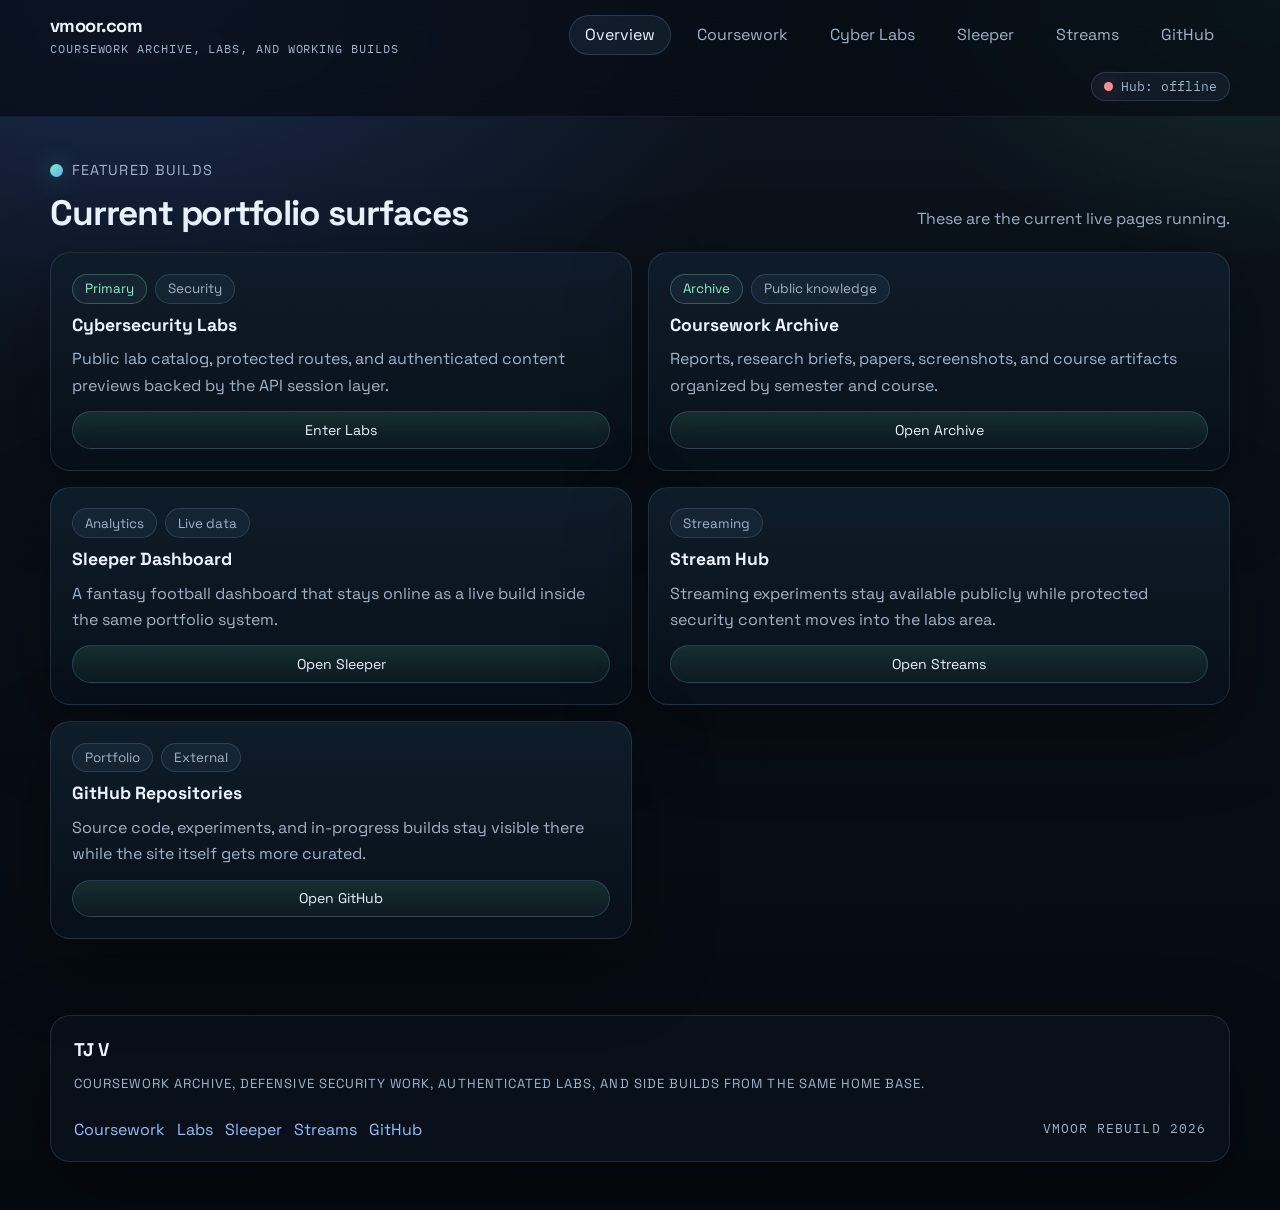
==== commit 31af3b09: "rehaul of landing page" ====
--- a/index.html
+++ b/index.html
@@ -14,101 +14,6 @@
   <div data-site-header></div>
 
   <main>
-    <section class="hero">
-      <div class="wrap hero-grid">
-        <div class="hero-copy">
-          <div class="eyebrow">Cybersecurity Portfolio</div>
-          <h1>Blue-team projects, authenticated labs, and the systems I keep rebuilding until they are worth showing.</h1>
-          <p>
-            vmoor.com is shifting from a simple launcher into a single home base for defensive security work,
-            hands-on lab experiments, and a few side projects that show how I approach shipping on the web.
-          </p>
-
-          <div class="cta">
-            <a class="btn" href="./labs/index.html">Open Cybersecurity Labs</a>
-            <a class="btn btn-secondary" href="./coursework/index.html">Browse Coursework Archive</a>
-            <a class="btn btn-ghost" href="https://github.com/tjvmooren?tab=repositories" target="_blank" rel="noopener">View GitHub</a>
-          </div>
-
-          <div class="stat-grid">
-            <article class="stat-card">
-              <div class="eyebrow">Focus</div>
-              <strong>Detection and hardening</strong>
-              <p>Portfolio work is centered on blue-team thinking, visibility, secure workflows, and lab-first iteration.</p>
-            </article>
-
-            <article class="stat-card">
-              <div class="eyebrow">Access Model</div>
-              <strong>Public and protected</strong>
-              <p>Public notes stay visible on the site while protected lab content moves behind session-based auth.</p>
-            </article>
-
-            <article class="stat-card">
-              <div class="eyebrow">Build Status</div>
-              <strong>In active rebuild</strong>
-              <p>Design system, shared shell, and lab route structure are now aligned across the site and API.</p>
-            </article>
-          </div>
-        </div>
-
-        <aside class="hero-panel stack">
-          <div class="eyebrow">What this site is becoming</div>
-          <h2>A portfolio that feels like an operating console instead of a link list.</h2>
-          <ul class="signal-list">
-            <li>Cybersecurity Labs is now the main path for protected lab work and future authenticated content.</li>
-            <li>Shared navigation and footer unify the portfolio so every page feels like part of the same system.</li>
-            <li>Existing side builds remain online as supporting projects rather than disconnected mini-sites.</li>
-          </ul>
-
-          <div class="divider"></div>
-
-          <div class="row">
-            <span class="badge good">Session auth replacing shared password gates</span>
-            <span class="badge warn">PostgreSQL user store planned next</span>
-          </div>
-
-          <p class="small" data-hub-offline hidden>
-            The API health check is offline right now, so pages that depend on live status or protected lab content may stay limited.
-          </p>
-        </aside>
-      </div>
-    </section>
-
-    <section class="section">
-      <div class="wrap">
-        <div class="section-heading">
-          <div class="stack">
-            <div class="eyebrow">Core Tracks</div>
-            <h2>Where the portfolio is headed</h2>
-          </div>
-          <p>The site now has one structure: public portfolio pages in front, authenticated lab workflows behind them, and live builds around the edges.</p>
-        </div>
-
-        <div class="feature-grid">
-          <article class="feature-card">
-            <div class="eyebrow">Labs</div>
-            <h3>Cybersecurity Labs</h3>
-            <p>Public lab notes, protected workspaces, and the first place new security content will land.</p>
-            <a class="btn btn-small btn-secondary" href="./labs/index.html">Go to Labs</a>
-          </article>
-
-          <article class="feature-card">
-            <div class="eyebrow">Archive</div>
-            <h3>Coursework library</h3>
-            <p>Semester-by-semester course pages collect reports, papers, screenshots, and public coursework without burying the class context.</p>
-            <a class="btn btn-small btn-secondary" href="./coursework/index.html">Open Coursework</a>
-          </article>
-
-          <article class="feature-card">
-            <div class="eyebrow">Presence</div>
-            <h3>Portfolio system</h3>
-            <p>Shared styling, shared shell, cleaner paths, and room for future writeups without adding another disconnected page.</p>
-            <a class="btn btn-small btn-secondary" href="https://github.com/tjvmooren?tab=repositories" target="_blank" rel="noopener">See Repository Work</a>
-          </article>
-        </div>
-      </div>
-    </section>
-
     <section class="section">
       <div class="wrap">
         <div class="section-heading">
@@ -116,7 +21,7 @@
             <div class="eyebrow">Featured Builds</div>
             <h2>Current portfolio surfaces</h2>
           </div>
-          <p>These are the live pages already running inside the new shell while the security-first sections keep expanding.</p>
+          <p>These are the current live pages running.</p>
         </div>
 
         <div class="card-grid">
--- a/assets/css/site.css
+++ b/assets/css/site.css
@@ -676,17 +676,24 @@
   align-items: start;
 }
 
+.archive-browser-shell {
+  gap: 1.2rem;
+}
+
 .archive-results {
   min-width: 0;
 }
 
 .archive-toolbar {
-  position: sticky;
-  top: 6.2rem;
-  z-index: 12;
-  align-self: start;
-  max-height: calc(100vh - 7.2rem);
-  overflow: auto;
+  gap: 1rem;
+  padding-bottom: 1.1rem;
+  border-bottom: 1px solid rgba(145, 193, 255, 0.12);
+}
+
+.archive-filter-grid {
+  display: grid;
+  grid-template-columns: repeat(3, minmax(0, 1fr));
+  gap: 1rem;
 }
 
 .archive-semester {
@@ -1037,9 +1044,8 @@
     margin-left: 0;
   }
 
-  .archive-toolbar {
-    position: static;
-    max-height: none;
+  .archive-filter-grid {
+    grid-template-columns: 1fr;
   }
 }
 
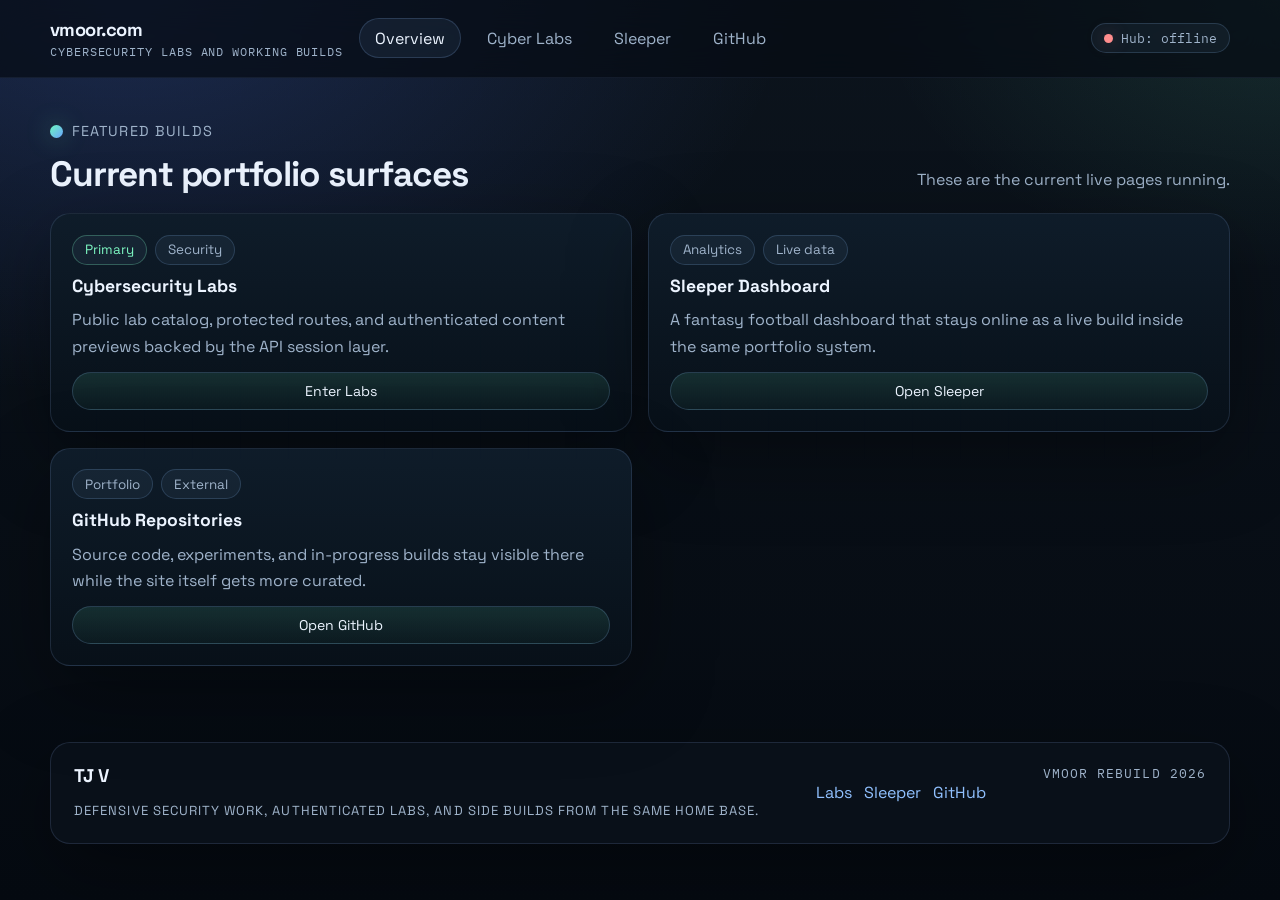
==== commit de0e20ff: "removed coursework/streams page" ====
--- a/index.html
+++ b/index.html
@@ -3,10 +3,10 @@
 <head>
   <meta charset="UTF-8" />
   <meta name="viewport" content="width=device-width, initial-scale=1.0" />
-  <title>vmoor | Coursework Archive, Labs, and Builds</title>
+  <title>vmoor | Cybersecurity Labs and Builds</title>
   <meta
     name="description"
-    content="Coursework archive, cybersecurity labs, and working builds."
+    content="Cybersecurity labs and working builds."
   />
   <link rel="stylesheet" href="./assets/css/site.css" />
 </head>
@@ -37,32 +37,12 @@
 
           <article class="resource-card">
             <div class="resource-card__meta">
-              <span class="badge good">Archive</span>
-              <span class="badge">Public knowledge</span>
-            </div>
-            <h3>Coursework Archive</h3>
-            <p>Reports, research briefs, papers, screenshots, and course artifacts organized by semester and course.</p>
-            <a class="btn btn-small" href="./coursework/index.html">Open Archive</a>
-          </article>
-
-          <article class="resource-card">
-            <div class="resource-card__meta">
               <span class="badge">Analytics</span>
               <span class="badge">Live data</span>
             </div>
             <h3>Sleeper Dashboard</h3>
             <p>A fantasy football dashboard that stays online as a live build inside the same portfolio system.</p>
             <a class="btn btn-small" href="./sleeper/index.html">Open Sleeper</a>
-          </article>
-
-          <article class="resource-card">
-            <div class="resource-card__meta">
-              <span class="badge">Streaming</span>
-              <span class="badge" data-hub>Hub aware</span>
-            </div>
-            <h3>Stream Hub</h3>
-            <p>Streaming experiments stay available publicly while protected security content moves into the labs area.</p>
-            <a class="btn btn-small" href="./streams/index.html">Open Streams</a>
           </article>
 
           <article class="resource-card">
--- a/assets/css/site.css
+++ b/assets/css/site.css
@@ -853,10 +853,6 @@
   font-family: "Space Grotesk", "Segoe UI", sans-serif;
 }
 
-.coursework-viewer-page main.section {
-  padding-top: 2rem;
-}
-
 .is-embedded-reader {
   background: rgba(5, 10, 17, 0.98);
 }
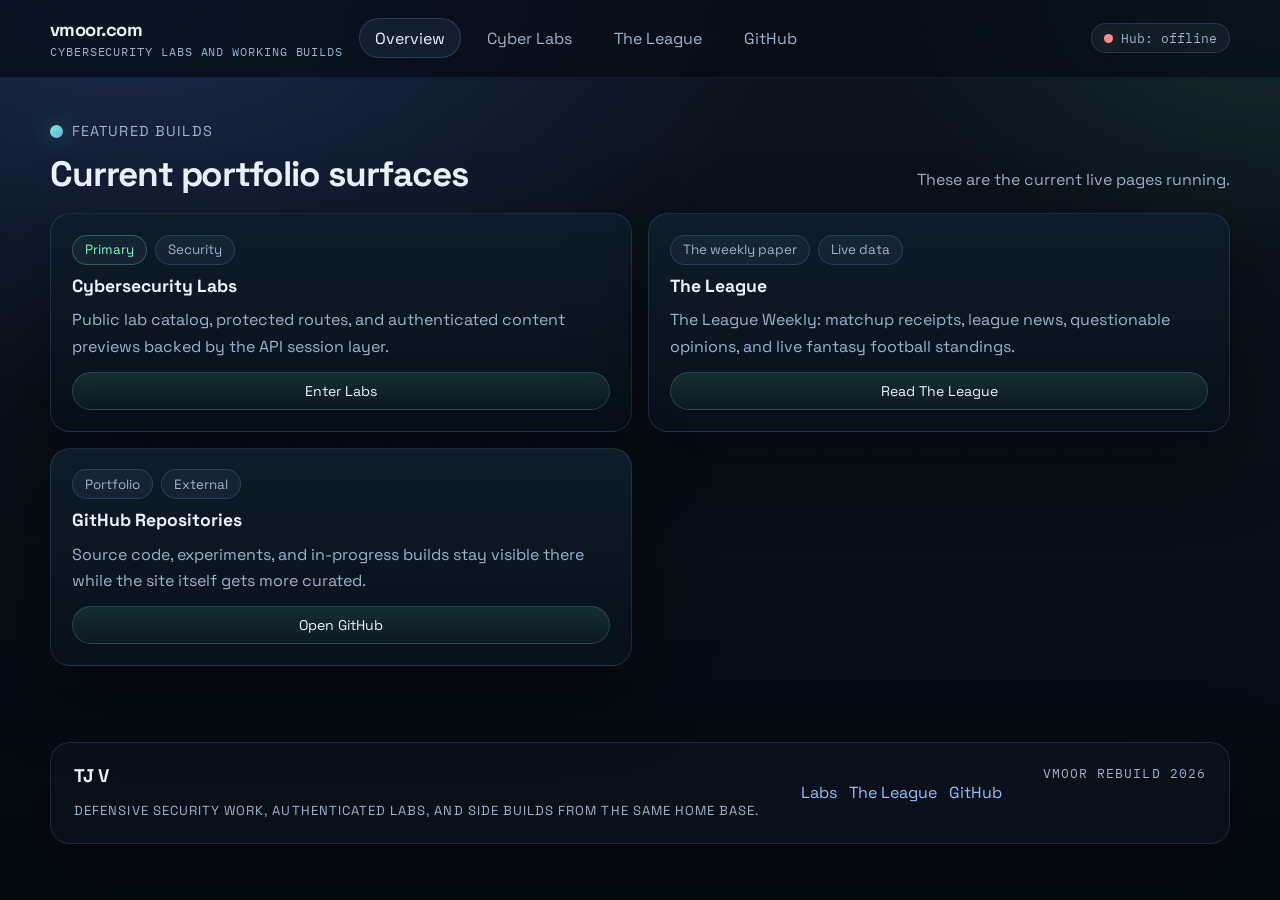
==== commit f370af64: "Build The League Weekly newspaper and retain live league stats" ====
--- a/index.html
+++ b/index.html
@@ -37,12 +37,12 @@
 
           <article class="resource-card">
             <div class="resource-card__meta">
-              <span class="badge">Analytics</span>
+              <span class="badge">The weekly paper</span>
               <span class="badge">Live data</span>
             </div>
-            <h3>Sleeper Dashboard</h3>
-            <p>A fantasy football dashboard that stays online as a live build inside the same portfolio system.</p>
-            <a class="btn btn-small" href="./sleeper/index.html">Open Sleeper</a>
+            <h3>The League</h3>
+            <p>The League Weekly: matchup receipts, league news, questionable opinions, and live fantasy football standings.</p>
+            <a class="btn btn-small" href="./sleeper/index.html">Read The League</a>
           </article>
 
           <article class="resource-card">
@@ -61,7 +61,7 @@
 
   <div data-site-footer></div>
 
-  <script src="./assets/js/site-shell.js" defer></script>
+  <script src="./assets/js/site-shell.js?v=20260922-league" defer></script>
   <script src="./assets/js/health-hub.js" defer></script>
 </body>
 </html>
